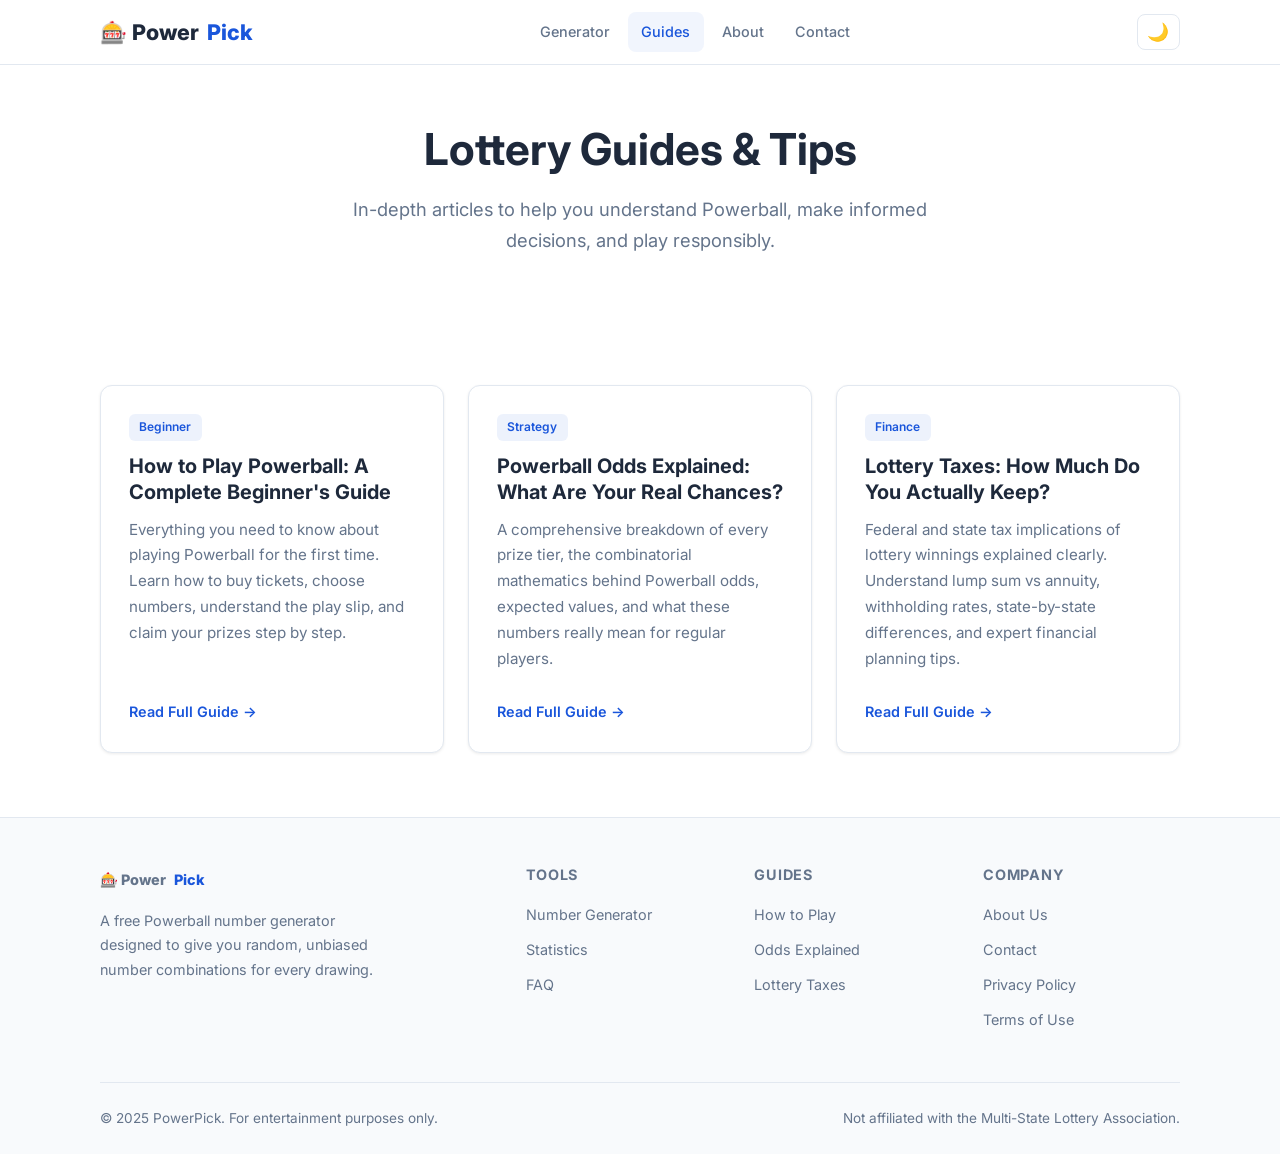
==== guides/index.html @ 8838fa47 "Rebuild site for AdSense approval: multi-page structure with original content - Add 3 in-depth guide" ====
<!DOCTYPE html>
<html lang="en">
<head>
  <meta charset="UTF-8">
  <script type="text/javascript">(function(c,l,a,r,i,t,y){c[a]=c[a]||function(){(c[a].q=c[a].q||[]).push(arguments)};t=l.createElement(r);t.async=1;t.src="https://www.clarity.ms/tag/"+i;y=l.getElementsByTagName(r)[0];y.parentNode.insertBefore(t,y)})(window,document,"clarity","script","w0kabbhfxb");</script>
  <script async src="https://www.googletagmanager.com/gtag/js?id=G-N1R4P6101L"></script>
  <script>window.dataLayer=window.dataLayer||[];function gtag(){dataLayer.push(arguments)}gtag('js',new Date());gtag('config','G-N1R4P6101L');</script>
  <meta name="google-adsense-account" content="ca-pub-9947991296914983">
  <meta name="viewport" content="width=device-width,initial-scale=1">
  <title>Lottery Guides &amp; Tips - PowerPick</title>
  <meta name="description" content="Expert lottery guides covering Powerball strategies, odds analysis, tax implications, and responsible gaming tips. Learn everything about playing the lottery.">
  <meta name="robots" content="index, follow">
  <link rel="canonical" href="https://product-builder-lecture-75g.pages.dev/guides/">
  <link rel="preconnect" href="https://fonts.googleapis.com">
  <link rel="preconnect" href="https://fonts.gstatic.com" crossorigin>
  <link href="https://fonts.googleapis.com/css2?family=Inter:wght@400;500;600;700;800&display=swap" rel="stylesheet">
  <link rel="stylesheet" href="/css/style.css">
  <script async src="https://pagead2.googlesyndication.com/pagead/js/adsbygoogle.js?client=ca-pub-9947991296914983" crossorigin="anonymous"></script>
</head>
<body>

<header class="header">
  <div class="container">
    <a href="/" class="logo">&#127920; Power<span>Pick</span></a>
    <nav class="nav" id="main-nav">
      <a href="/">Generator</a>
      <a href="/guides/" class="active">Guides</a>
      <a href="/about.html">About</a>
      <a href="/contact.html">Contact</a>
    </nav>
    <div style="display:flex;gap:.5rem;align-items:center">
      <button class="theme-toggle" onclick="toggleTheme()" aria-label="Toggle dark mode">&#127769;</button>
      <button class="nav-toggle" onclick="toggleNav()" aria-label="Toggle menu">&#9776;</button>
    </div>
  </div>
</header>

<main>
<section class="hero" style="padding:3.5rem 0 2rem">
  <div class="container">
    <h1>Lottery Guides &amp; Tips</h1>
    <p>In-depth articles to help you understand Powerball, make informed decisions, and play responsibly.</p>
  </div>
</section>

<section class="section">
  <div class="container">
    <div class="card-grid">

      <div class="card guide-card">
        <span class="tag">Beginner</span>
        <h3><a href="/guides/how-to-play-powerball.html">How to Play Powerball: A Complete Beginner's Guide</a></h3>
        <p class="excerpt">Everything you need to know about playing Powerball for the first time. Learn how to buy tickets, choose numbers, understand the play slip, and claim your prizes step by step.</p>
        <a href="/guides/how-to-play-powerball.html" class="read-more">Read Full Guide &rarr;</a>
      </div>

      <div class="card guide-card">
        <span class="tag">Strategy</span>
        <h3><a href="/guides/powerball-odds-explained.html">Powerball Odds Explained: What Are Your Real Chances?</a></h3>
        <p class="excerpt">A comprehensive breakdown of every prize tier, the combinatorial mathematics behind Powerball odds, expected values, and what these numbers really mean for regular players.</p>
        <a href="/guides/powerball-odds-explained.html" class="read-more">Read Full Guide &rarr;</a>
      </div>

      <div class="card guide-card">
        <span class="tag">Finance</span>
        <h3><a href="/guides/lottery-taxes-guide.html">Lottery Taxes: How Much Do You Actually Keep?</a></h3>
        <p class="excerpt">Federal and state tax implications of lottery winnings explained clearly. Understand lump sum vs annuity, withholding rates, state-by-state differences, and expert financial planning tips.</p>
        <a href="/guides/lottery-taxes-guide.html" class="read-more">Read Full Guide &rarr;</a>
      </div>

    </div>
  </div>
</section>
</main>

<footer class="footer">
  <div class="container">
    <div class="footer-grid">
      <div>
        <a href="/" class="logo" style="margin-bottom:1rem;display:inline-flex">&#127920; Power<span>Pick</span></a>
        <p style="color:var(--text-muted);font-size:.9rem;max-width:300px">A free Powerball number generator designed to give you random, unbiased number combinations for every drawing.</p>
      </div>
      <div>
        <h4>Tools</h4>
        <ul><li><a href="/#generator">Number Generator</a></li><li><a href="/#stats">Statistics</a></li><li><a href="/#faq">FAQ</a></li></ul>
      </div>
      <div>
        <h4>Guides</h4>
        <ul><li><a href="/guides/how-to-play-powerball.html">How to Play</a></li><li><a href="/guides/powerball-odds-explained.html">Odds Explained</a></li><li><a href="/guides/lottery-taxes-guide.html">Lottery Taxes</a></li></ul>
      </div>
      <div>
        <h4>Company</h4>
        <ul><li><a href="/about.html">About Us</a></li><li><a href="/contact.html">Contact</a></li><li><a href="/privacy.html">Privacy Policy</a></li><li><a href="/terms.html">Terms of Use</a></li></ul>
      </div>
    </div>
    <div class="footer-bottom">
      <span>&copy; 2025 PowerPick. For entertainment purposes only.</span>
      <span>Not affiliated with the Multi-State Lottery Association.</span>
    </div>
  </div>
</footer>
<script src="/js/main.js"></script>
</body>
</html>
---- css/style.css ----
/* ===== Reset & Base ===== */
*,*::before,*::after{box-sizing:border-box;margin:0;padding:0}
:root{
  --primary:#1a56db;--primary-light:#3b82f6;--primary-dark:#1e40af;
  --bg:#ffffff;--bg-alt:#f8fafc;--bg-card:#ffffff;
  --text:#1e293b;--text-muted:#64748b;--text-light:#94a3b8;
  --border:#e2e8f0;--shadow:0 1px 3px rgba(0,0,0,.08);
  --shadow-lg:0 4px 16px rgba(0,0,0,.1);--radius:12px;
  --max-w:1120px;--transition:.25s ease;
}
[data-theme="dark"]{
  --bg:#0f172a;--bg-alt:#1e293b;--bg-card:#1e293b;
  --text:#e2e8f0;--text-muted:#94a3b8;--text-light:#64748b;
  --border:#334155;--shadow:0 1px 3px rgba(0,0,0,.3);
  --shadow-lg:0 4px 16px rgba(0,0,0,.4);
}
html{scroll-behavior:smooth;font-size:16px}
body{font-family:'Inter',-apple-system,BlinkMacSystemFont,'Segoe UI',sans-serif;background:var(--bg);color:var(--text);line-height:1.7;min-height:100vh;display:flex;flex-direction:column}
a{color:var(--primary);text-decoration:none;transition:color var(--transition)}
a:hover{color:var(--primary-dark)}
img{max-width:100%;height:auto}
h1,h2,h3,h4{line-height:1.3;color:var(--text)}
h1{font-size:2.25rem}h2{font-size:1.75rem}h3{font-size:1.25rem}
p{margin-bottom:1rem}
ul,ol{padding-left:1.5rem;margin-bottom:1rem}
li{margin-bottom:.4rem}

/* ===== Layout ===== */
.container{max-width:var(--max-w);margin:0 auto;padding:0 1.25rem}
.section{padding:4rem 0}
.section-alt{background:var(--bg-alt)}

/* ===== Header / Nav ===== */
.header{background:var(--bg);border-bottom:1px solid var(--border);position:sticky;top:0;z-index:100;backdrop-filter:blur(8px)}
.header .container{display:flex;align-items:center;justify-content:space-between;height:64px}
.logo{font-size:1.35rem;font-weight:800;color:var(--text);display:flex;align-items:center;gap:.5rem}
.logo span{color:var(--primary)}
.nav{display:flex;align-items:center;gap:.25rem}
.nav a{padding:.5rem .85rem;border-radius:8px;font-size:.9rem;font-weight:500;color:var(--text-muted);transition:all var(--transition)}
.nav a:hover,.nav a.active{color:var(--primary);background:rgba(26,86,219,.06)}
.nav-toggle{display:none;background:none;border:none;color:var(--text);font-size:1.5rem;cursor:pointer}
.theme-toggle{background:none;border:1px solid var(--border);border-radius:8px;padding:.4rem .6rem;cursor:pointer;font-size:1.1rem;color:var(--text);transition:all var(--transition)}
.theme-toggle:hover{border-color:var(--primary)}

/* ===== Hero ===== */
.hero{padding:5rem 0 4rem;text-align:center}
.hero h1{margin-bottom:1rem;font-size:2.75rem}
.hero p{font-size:1.15rem;color:var(--text-muted);max-width:640px;margin:0 auto 2rem}
.hero-badge{display:inline-block;background:rgba(26,86,219,.08);color:var(--primary);padding:.35rem 1rem;border-radius:20px;font-size:.85rem;font-weight:600;margin-bottom:1.25rem}

/* ===== Buttons ===== */
.btn{display:inline-flex;align-items:center;gap:.5rem;padding:.75rem 1.75rem;border-radius:10px;font-weight:600;font-size:1rem;border:none;cursor:pointer;transition:all var(--transition)}
.btn-primary{background:var(--primary);color:#fff}
.btn-primary:hover{background:var(--primary-dark);transform:translateY(-1px);box-shadow:var(--shadow-lg)}
.btn-outline{background:transparent;border:2px solid var(--border);color:var(--text)}
.btn-outline:hover{border-color:var(--primary);color:var(--primary)}

/* ===== Cards ===== */
.card{background:var(--bg-card);border:1px solid var(--border);border-radius:var(--radius);padding:1.75rem;box-shadow:var(--shadow);transition:all var(--transition)}
.card:hover{box-shadow:var(--shadow-lg);transform:translateY(-2px)}
.card h3{margin-bottom:.75rem}
.card p{color:var(--text-muted);font-size:.95rem}
.card-grid{display:grid;grid-template-columns:repeat(auto-fit,minmax(300px,1fr));gap:1.5rem}

/* ===== Generator ===== */
.generator-box{background:var(--bg-card);border:2px solid var(--primary);border-radius:var(--radius);padding:2.5rem;text-align:center;max-width:700px;margin:0 auto}
.generator-box h2{margin-bottom:.5rem}
.generator-box p{color:var(--text-muted);margin-bottom:1.5rem}
.number-sets{display:flex;flex-direction:column;gap:1rem;margin:1.5rem 0}
.number-set{display:flex;align-items:center;justify-content:center;gap:.5rem;flex-wrap:wrap}
.number-ball{width:44px;height:44px;border-radius:50%;display:inline-flex;align-items:center;justify-content:center;font-weight:700;font-size:.95rem;background:var(--bg-alt);border:2px solid var(--border);color:var(--text);transition:all .3s}
.number-ball.powerball{background:var(--primary);color:#fff;border-color:var(--primary)}
.set-label{font-size:.8rem;color:var(--text-light);font-weight:600;min-width:50px;text-align:right}

/* ===== Stats Grid ===== */
.stats-grid{display:grid;grid-template-columns:repeat(auto-fit,minmax(200px,1fr));gap:1.25rem;margin:2rem 0}
.stat-card{text-align:center;padding:1.5rem;background:var(--bg-card);border:1px solid var(--border);border-radius:var(--radius)}
.stat-card .num{font-size:2rem;font-weight:800;color:var(--primary);display:block}
.stat-card .label{font-size:.85rem;color:var(--text-muted);margin-top:.25rem}

/* ===== Prize Table ===== */
.table-wrap{overflow-x:auto;margin:1.5rem 0}
table{width:100%;border-collapse:collapse;font-size:.9rem}
th,td{padding:.75rem 1rem;text-align:left;border-bottom:1px solid var(--border)}
th{background:var(--bg-alt);font-weight:600;color:var(--text);position:sticky;top:0}
tr:hover{background:var(--bg-alt)}

/* ===== FAQ ===== */
.faq-item{border:1px solid var(--border);border-radius:var(--radius);margin-bottom:.75rem;overflow:hidden}
.faq-q{padding:1rem 1.25rem;font-weight:600;cursor:pointer;display:flex;justify-content:space-between;align-items:center;background:var(--bg-card);transition:background var(--transition)}
.faq-q:hover{background:var(--bg-alt)}
.faq-q::after{content:'+';font-size:1.25rem;color:var(--text-muted);transition:transform var(--transition)}
.faq-item.open .faq-q::after{transform:rotate(45deg)}
.faq-a{max-height:0;overflow:hidden;transition:max-height .35s ease,padding .35s ease;padding:0 1.25rem}
.faq-item.open .faq-a{max-height:600px;padding:0 1.25rem 1.25rem}

/* ===== Article / Guide ===== */
.article{max-width:780px;margin:0 auto}
.article h1{margin-bottom:.5rem}
.article .meta{color:var(--text-muted);font-size:.9rem;margin-bottom:2rem;display:flex;gap:1rem;flex-wrap:wrap}
.article h2{margin:2.5rem 0 1rem;padding-bottom:.5rem;border-bottom:1px solid var(--border)}
.article h3{margin:1.75rem 0 .75rem}
.article blockquote{border-left:4px solid var(--primary);padding:1rem 1.25rem;background:var(--bg-alt);border-radius:0 var(--radius) var(--radius) 0;margin:1.5rem 0;color:var(--text-muted)}
.article ul,.article ol{margin:1rem 0 1.5rem}
.breadcrumb{font-size:.85rem;color:var(--text-muted);margin-bottom:1.5rem}
.breadcrumb a{color:var(--text-muted)}
.breadcrumb a:hover{color:var(--primary)}

/* ===== Guide List ===== */
.guide-card{display:flex;flex-direction:column}
.guide-card .tag{display:inline-block;background:rgba(26,86,219,.08);color:var(--primary);padding:.2rem .65rem;border-radius:6px;font-size:.75rem;font-weight:600;margin-bottom:.75rem;width:fit-content}
.guide-card h3 a{color:var(--text)}
.guide-card h3 a:hover{color:var(--primary)}
.guide-card .excerpt{flex:1}
.guide-card .read-more{font-weight:600;font-size:.9rem;margin-top:.75rem}

/* ===== Contact Form ===== */
.form-group{margin-bottom:1.25rem}
.form-group label{display:block;font-weight:600;margin-bottom:.4rem;font-size:.9rem}
.form-group input,.form-group textarea,.form-group select{width:100%;padding:.7rem 1rem;border:1px solid var(--border);border-radius:8px;font-size:.95rem;background:var(--bg);color:var(--text);transition:border var(--transition)}
.form-group input:focus,.form-group textarea:focus{outline:none;border-color:var(--primary)}
.form-group textarea{resize:vertical;min-height:140px}

/* ===== Footer ===== */
.footer{background:var(--bg-alt);border-top:1px solid var(--border);padding:3rem 0 1.5rem;margin-top:auto}
.footer-grid{display:grid;grid-template-columns:2fr 1fr 1fr 1fr;gap:2rem;margin-bottom:2rem}
.footer h4{font-size:.9rem;text-transform:uppercase;letter-spacing:.05em;color:var(--text-muted);margin-bottom:1rem}
.footer ul{list-style:none;padding:0}
.footer li{margin-bottom:.5rem}
.footer a{color:var(--text-muted);font-size:.9rem}
.footer a:hover{color:var(--primary)}
.footer-bottom{border-top:1px solid var(--border);padding-top:1.5rem;display:flex;justify-content:space-between;align-items:center;flex-wrap:wrap;gap:1rem;font-size:.85rem;color:var(--text-muted)}

/* ===== Responsive ===== */
@media(max-width:768px){
  .nav{position:fixed;top:64px;left:0;right:0;background:var(--bg);border-bottom:1px solid var(--border);flex-direction:column;padding:1rem;display:none;z-index:99}
  .nav.open{display:flex}
  .nav a{padding:.7rem 1rem;width:100%}
  .nav-toggle{display:block}
  .hero h1{font-size:2rem}
  .footer-grid{grid-template-columns:1fr 1fr}
  h1{font-size:1.75rem}h2{font-size:1.5rem}
  .generator-box{padding:1.5rem}
  .number-ball{width:38px;height:38px;font-size:.85rem}
}
@media(max-width:480px){
  .footer-grid{grid-template-columns:1fr}
  .stats-grid{grid-template-columns:1fr 1fr}
}
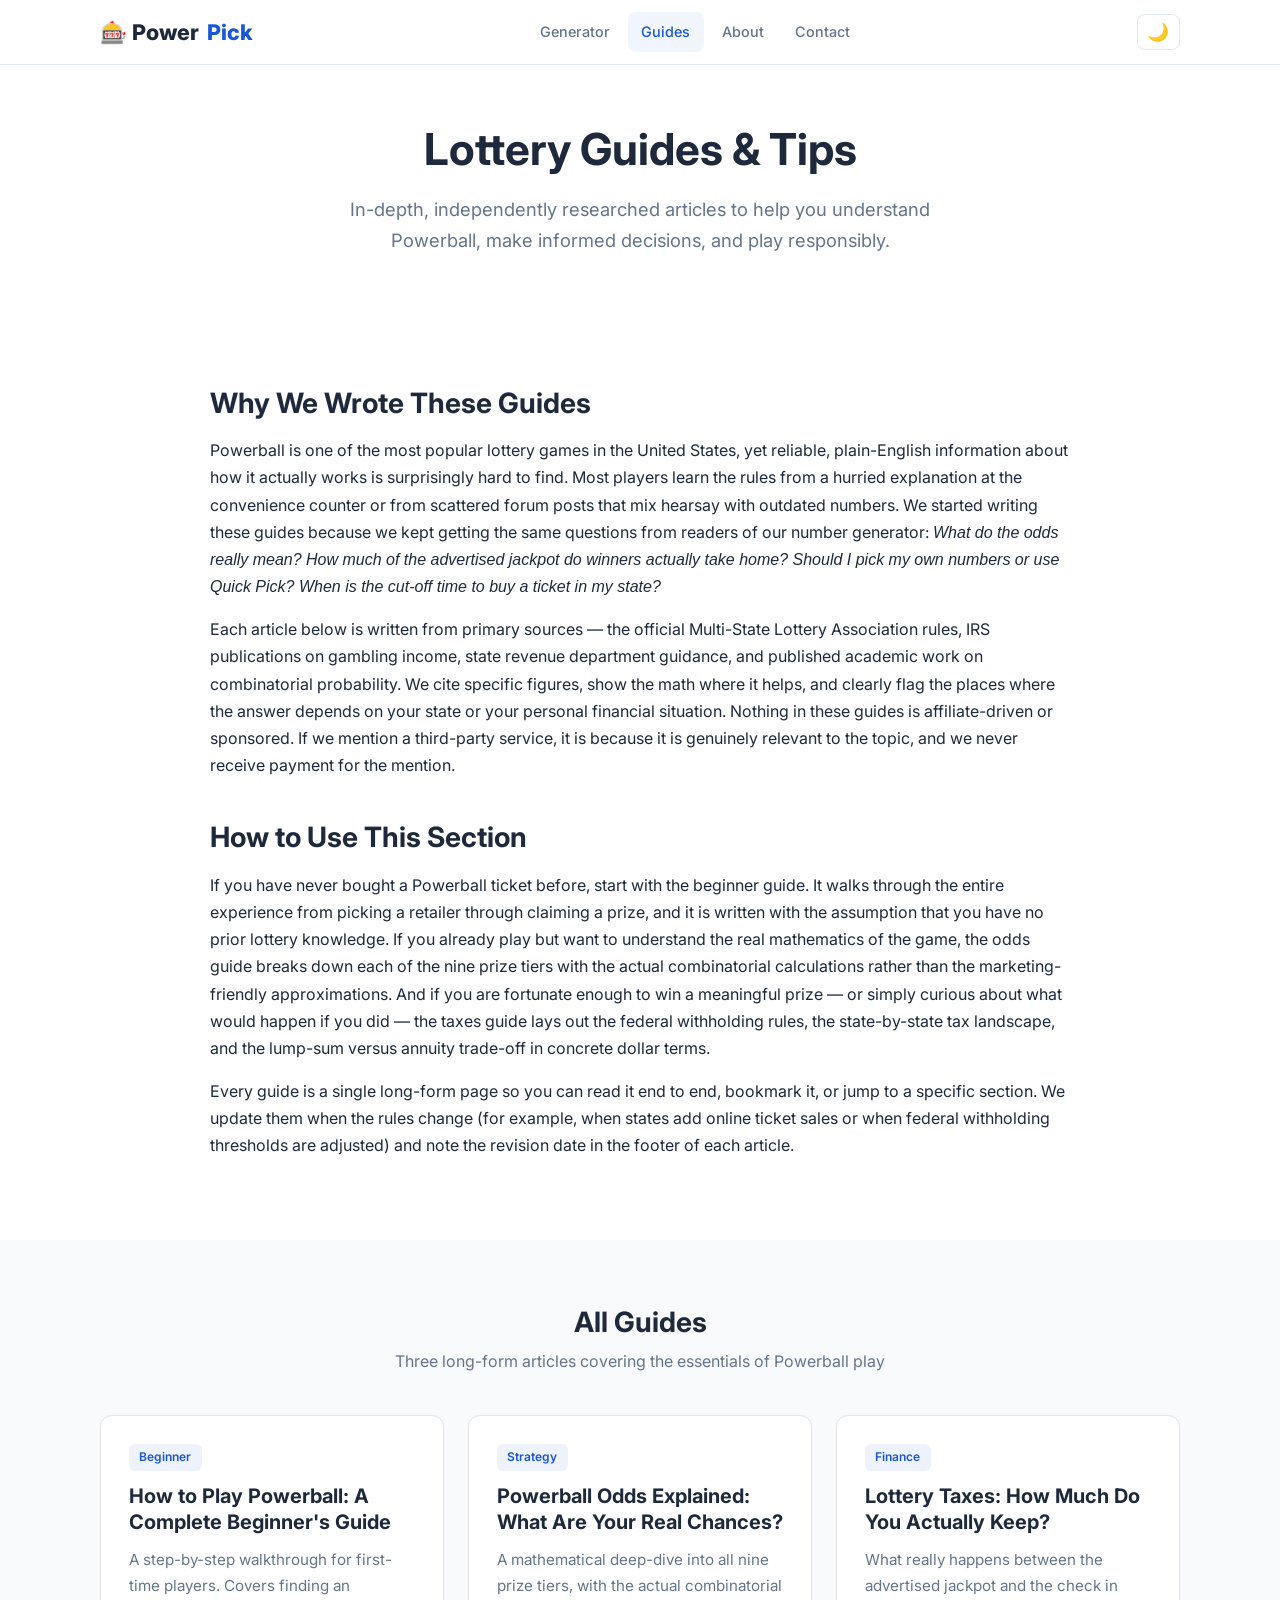
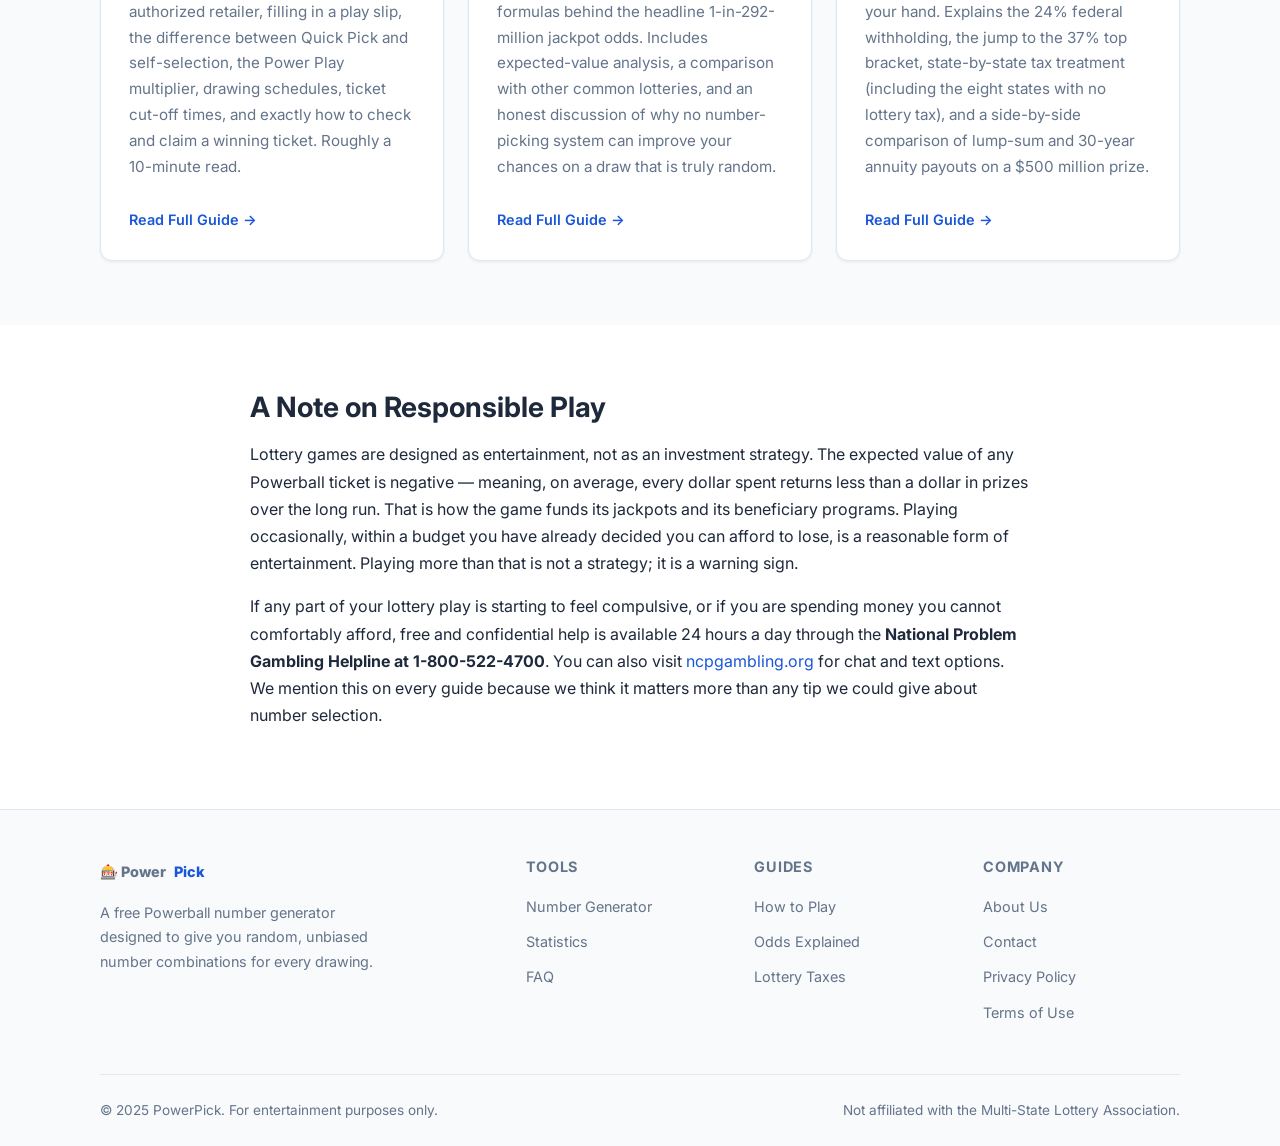
==== commit ce081168: "Fix AdSense policy violations: remove ads from utility pages, enrich guides hub - Remove AdSense scr" ====
--- a/guides/index.html
+++ b/guides/index.html
@@ -2,10 +2,6 @@
 <html lang="en">
 <head>
   <meta charset="UTF-8">
-  <script type="text/javascript">(function(c,l,a,r,i,t,y){c[a]=c[a]||function(){(c[a].q=c[a].q||[]).push(arguments)};t=l.createElement(r);t.async=1;t.src="https://www.clarity.ms/tag/"+i;y=l.getElementsByTagName(r)[0];y.parentNode.insertBefore(t,y)})(window,document,"clarity","script","w0kabbhfxb");</script>
-  <script async src="https://www.googletagmanager.com/gtag/js?id=G-N1R4P6101L"></script>
-  <script>window.dataLayer=window.dataLayer||[];function gtag(){dataLayer.push(arguments)}gtag('js',new Date());gtag('config','G-N1R4P6101L');</script>
-  <meta name="google-adsense-account" content="ca-pub-9947991296914983">
   <meta name="viewport" content="width=device-width,initial-scale=1">
   <title>Lottery Guides &amp; Tips - PowerPick</title>
   <meta name="description" content="Expert lottery guides covering Powerball strategies, odds analysis, tax implications, and responsible gaming tips. Learn everything about playing the lottery.">
@@ -15,7 +11,6 @@
   <link rel="preconnect" href="https://fonts.gstatic.com" crossorigin>
   <link href="https://fonts.googleapis.com/css2?family=Inter:wght@400;500;600;700;800&display=swap" rel="stylesheet">
   <link rel="stylesheet" href="/css/style.css">
-  <script async src="https://pagead2.googlesyndication.com/pagead/js/adsbygoogle.js?client=ca-pub-9947991296914983" crossorigin="anonymous"></script>
 </head>
 <body>
 
@@ -39,36 +34,58 @@
 <section class="hero" style="padding:3.5rem 0 2rem">
   <div class="container">
     <h1>Lottery Guides &amp; Tips</h1>
-    <p>In-depth articles to help you understand Powerball, make informed decisions, and play responsibly.</p>
+    <p>In-depth, independently researched articles to help you understand Powerball, make informed decisions, and play responsibly.</p>
   </div>
 </section>
 
 <section class="section">
+  <div class="container" style="max-width:900px">
+    <h2 style="margin-bottom:1rem">Why We Wrote These Guides</h2>
+    <p>Powerball is one of the most popular lottery games in the United States, yet reliable, plain-English information about how it actually works is surprisingly hard to find. Most players learn the rules from a hurried explanation at the convenience counter or from scattered forum posts that mix hearsay with outdated numbers. We started writing these guides because we kept getting the same questions from readers of our number generator: <em>What do the odds really mean? How much of the advertised jackpot do winners actually take home? Should I pick my own numbers or use Quick Pick? When is the cut-off time to buy a ticket in my state?</em></p>
+    <p>Each article below is written from primary sources &mdash; the official Multi-State Lottery Association rules, IRS publications on gambling income, state revenue department guidance, and published academic work on combinatorial probability. We cite specific figures, show the math where it helps, and clearly flag the places where the answer depends on your state or your personal financial situation. Nothing in these guides is affiliate-driven or sponsored. If we mention a third-party service, it is because it is genuinely relevant to the topic, and we never receive payment for the mention.</p>
+
+    <h2 style="margin:2.5rem 0 1rem">How to Use This Section</h2>
+    <p>If you have never bought a Powerball ticket before, start with the beginner guide. It walks through the entire experience from picking a retailer through claiming a prize, and it is written with the assumption that you have no prior lottery knowledge. If you already play but want to understand the real mathematics of the game, the odds guide breaks down each of the nine prize tiers with the actual combinatorial calculations rather than the marketing-friendly approximations. And if you are fortunate enough to win a meaningful prize &mdash; or simply curious about what would happen if you did &mdash; the taxes guide lays out the federal withholding rules, the state-by-state tax landscape, and the lump-sum versus annuity trade-off in concrete dollar terms.</p>
+    <p>Every guide is a single long-form page so you can read it end to end, bookmark it, or jump to a specific section. We update them when the rules change (for example, when states add online ticket sales or when federal withholding thresholds are adjusted) and note the revision date in the footer of each article.</p>
+  </div>
+</section>
+
+<section class="section section-alt">
   <div class="container">
+    <h2 style="text-align:center;margin-bottom:.5rem">All Guides</h2>
+    <p style="text-align:center;color:var(--text-muted);margin-bottom:2.5rem">Three long-form articles covering the essentials of Powerball play</p>
     <div class="card-grid">
 
       <div class="card guide-card">
         <span class="tag">Beginner</span>
         <h3><a href="/guides/how-to-play-powerball.html">How to Play Powerball: A Complete Beginner's Guide</a></h3>
-        <p class="excerpt">Everything you need to know about playing Powerball for the first time. Learn how to buy tickets, choose numbers, understand the play slip, and claim your prizes step by step.</p>
+        <p class="excerpt">A step-by-step walkthrough for first-time players. Covers finding an authorized retailer, filling in a play slip, the difference between Quick Pick and self-selection, the Power Play multiplier, drawing schedules, ticket cut-off times, and exactly how to check and claim a winning ticket. Roughly a 10-minute read.</p>
         <a href="/guides/how-to-play-powerball.html" class="read-more">Read Full Guide &rarr;</a>
       </div>
 
       <div class="card guide-card">
         <span class="tag">Strategy</span>
         <h3><a href="/guides/powerball-odds-explained.html">Powerball Odds Explained: What Are Your Real Chances?</a></h3>
-        <p class="excerpt">A comprehensive breakdown of every prize tier, the combinatorial mathematics behind Powerball odds, expected values, and what these numbers really mean for regular players.</p>
+        <p class="excerpt">A mathematical deep-dive into all nine prize tiers, with the actual combinatorial formulas behind the headline 1-in-292-million jackpot odds. Includes expected-value analysis, a comparison with other common lotteries, and an honest discussion of why no number-picking system can improve your chances on a draw that is truly random.</p>
         <a href="/guides/powerball-odds-explained.html" class="read-more">Read Full Guide &rarr;</a>
       </div>
 
       <div class="card guide-card">
         <span class="tag">Finance</span>
         <h3><a href="/guides/lottery-taxes-guide.html">Lottery Taxes: How Much Do You Actually Keep?</a></h3>
-        <p class="excerpt">Federal and state tax implications of lottery winnings explained clearly. Understand lump sum vs annuity, withholding rates, state-by-state differences, and expert financial planning tips.</p>
+        <p class="excerpt">What really happens between the advertised jackpot and the check in your hand. Explains the 24% federal withholding, the jump to the 37% top bracket, state-by-state tax treatment (including the eight states with no lottery tax), and a side-by-side comparison of lump-sum and 30-year annuity payouts on a $500 million prize.</p>
         <a href="/guides/lottery-taxes-guide.html" class="read-more">Read Full Guide &rarr;</a>
       </div>
 
     </div>
+  </div>
+</section>
+
+<section class="section">
+  <div class="container" style="max-width:820px">
+    <h2 style="margin-bottom:1rem">A Note on Responsible Play</h2>
+    <p>Lottery games are designed as entertainment, not as an investment strategy. The expected value of any Powerball ticket is negative &mdash; meaning, on average, every dollar spent returns less than a dollar in prizes over the long run. That is how the game funds its jackpots and its beneficiary programs. Playing occasionally, within a budget you have already decided you can afford to lose, is a reasonable form of entertainment. Playing more than that is not a strategy; it is a warning sign.</p>
+    <p>If any part of your lottery play is starting to feel compulsive, or if you are spending money you cannot comfortably afford, free and confidential help is available 24 hours a day through the <strong>National Problem Gambling Helpline at 1-800-522-4700</strong>. You can also visit <a href="https://www.ncpgambling.org/" rel="nofollow noopener" target="_blank">ncpgambling.org</a> for chat and text options. We mention this on every guide because we think it matters more than any tip we could give about number selection.</p>
   </div>
 </section>
 </main>
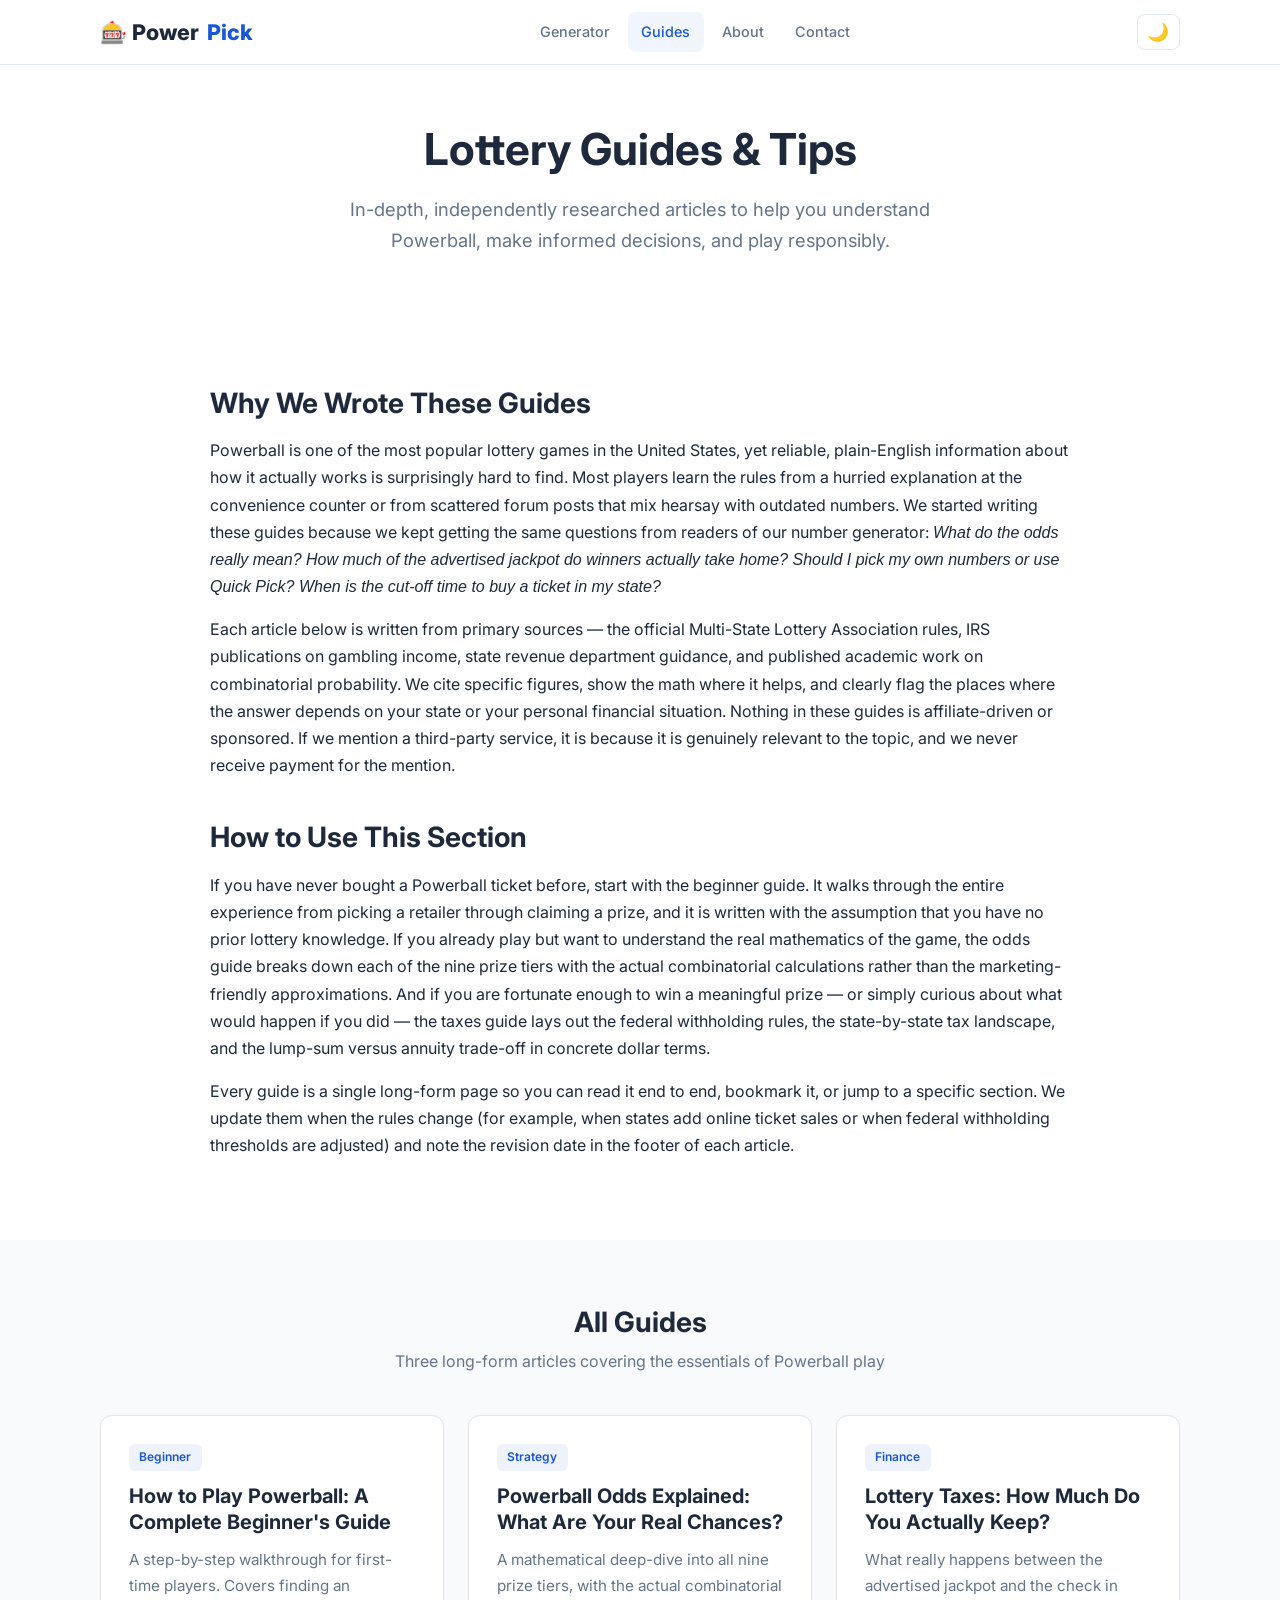
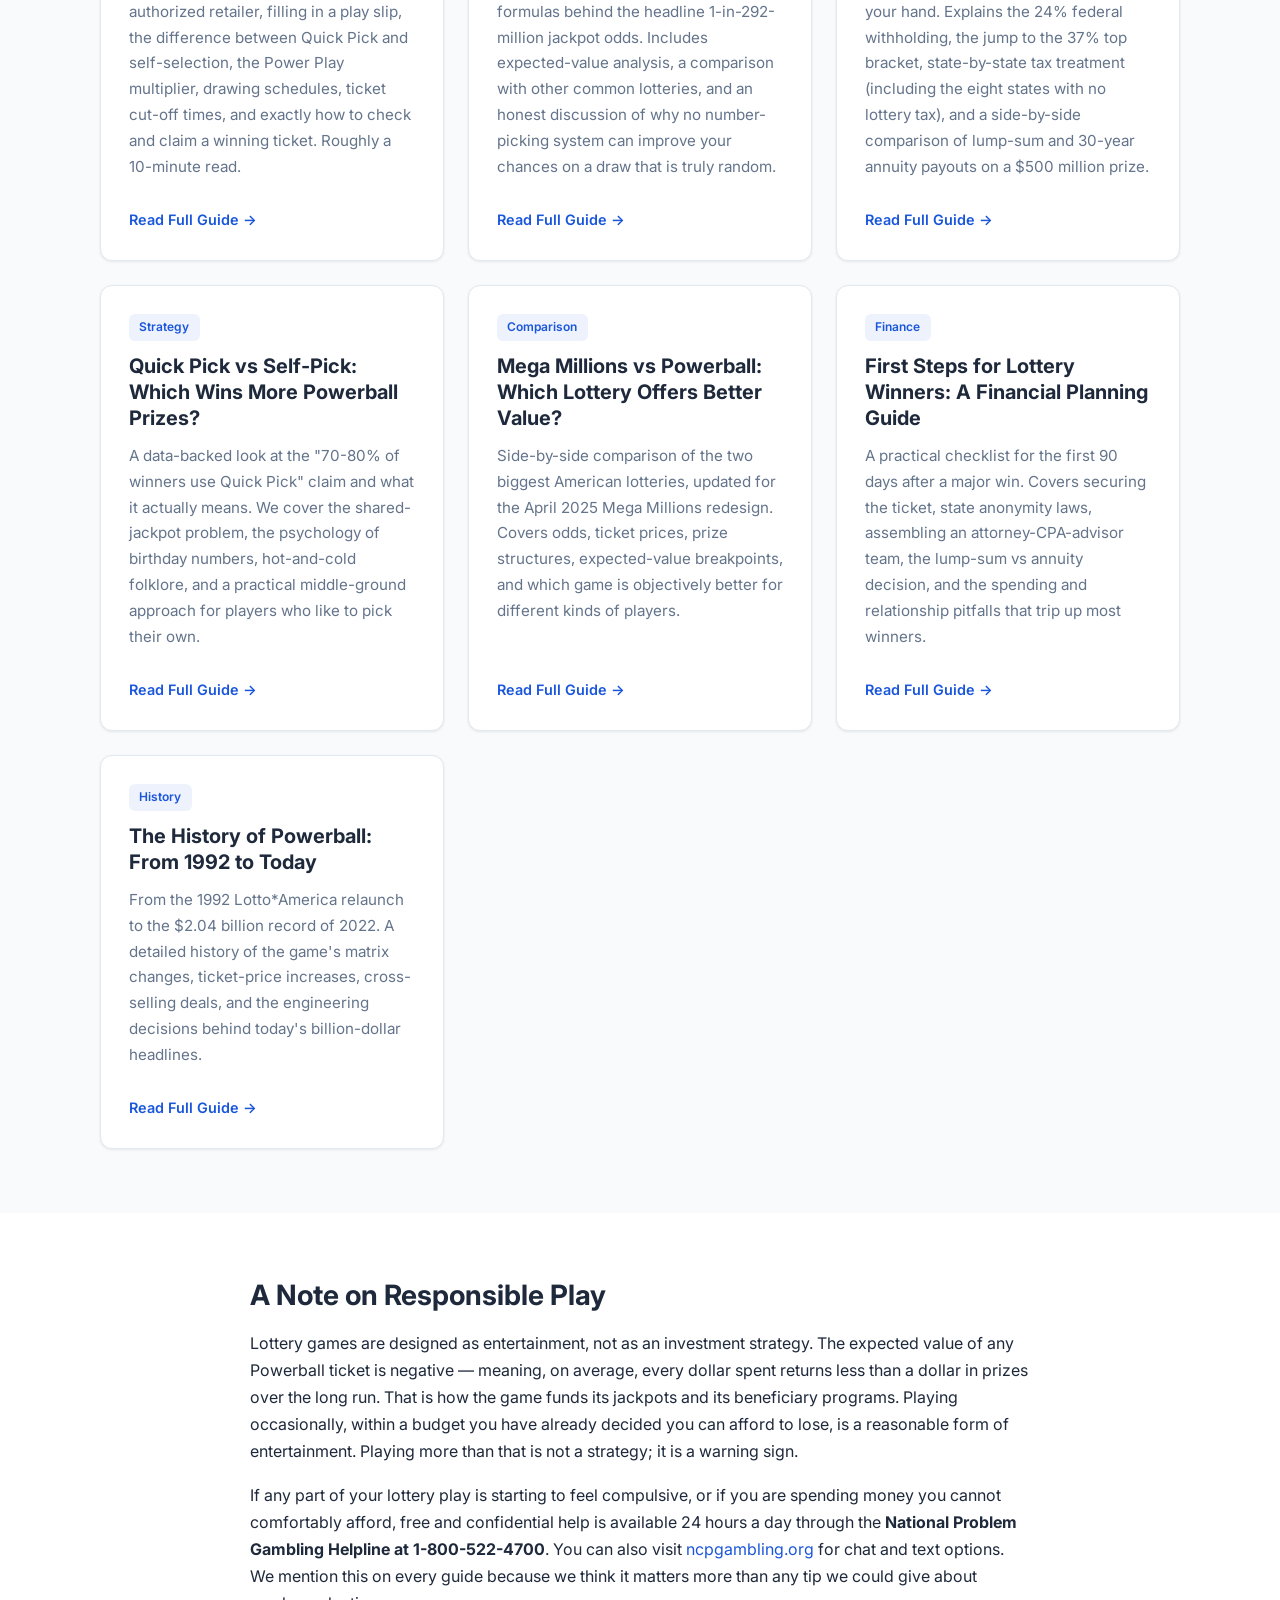
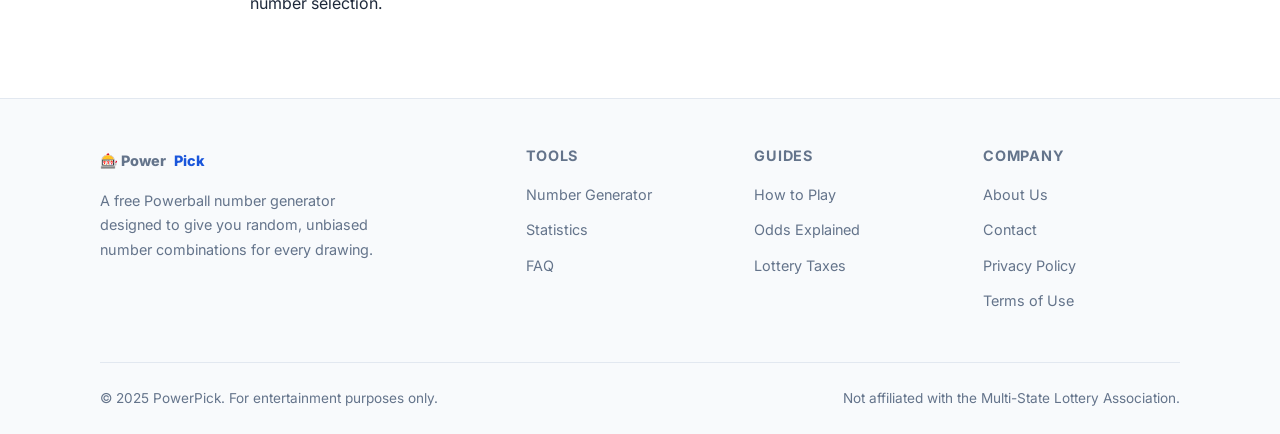
==== commit 8acde460: "Add 4 long-form guides for AdSense content-depth requirements Addresses second AdSense rejection cit" ====
--- a/guides/index.html
+++ b/guides/index.html
@@ -77,6 +77,34 @@
         <a href="/guides/lottery-taxes-guide.html" class="read-more">Read Full Guide &rarr;</a>
       </div>
 
+      <div class="card guide-card">
+        <span class="tag">Strategy</span>
+        <h3><a href="/guides/quick-pick-vs-self-pick.html">Quick Pick vs Self-Pick: Which Wins More Powerball Prizes?</a></h3>
+        <p class="excerpt">A data-backed look at the "70-80% of winners use Quick Pick" claim and what it actually means. We cover the shared-jackpot problem, the psychology of birthday numbers, hot-and-cold folklore, and a practical middle-ground approach for players who like to pick their own.</p>
+        <a href="/guides/quick-pick-vs-self-pick.html" class="read-more">Read Full Guide &rarr;</a>
+      </div>
+
+      <div class="card guide-card">
+        <span class="tag">Comparison</span>
+        <h3><a href="/guides/mega-millions-vs-powerball.html">Mega Millions vs Powerball: Which Lottery Offers Better Value?</a></h3>
+        <p class="excerpt">Side-by-side comparison of the two biggest American lotteries, updated for the April 2025 Mega Millions redesign. Covers odds, ticket prices, prize structures, expected-value breakpoints, and which game is objectively better for different kinds of players.</p>
+        <a href="/guides/mega-millions-vs-powerball.html" class="read-more">Read Full Guide &rarr;</a>
+      </div>
+
+      <div class="card guide-card">
+        <span class="tag">Finance</span>
+        <h3><a href="/guides/lottery-winners-financial-planning.html">First Steps for Lottery Winners: A Financial Planning Guide</a></h3>
+        <p class="excerpt">A practical checklist for the first 90 days after a major win. Covers securing the ticket, state anonymity laws, assembling an attorney-CPA-advisor team, the lump-sum vs annuity decision, and the spending and relationship pitfalls that trip up most winners.</p>
+        <a href="/guides/lottery-winners-financial-planning.html" class="read-more">Read Full Guide &rarr;</a>
+      </div>
+
+      <div class="card guide-card">
+        <span class="tag">History</span>
+        <h3><a href="/guides/history-of-powerball.html">The History of Powerball: From 1992 to Today</a></h3>
+        <p class="excerpt">From the 1992 Lotto*America relaunch to the $2.04 billion record of 2022. A detailed history of the game's matrix changes, ticket-price increases, cross-selling deals, and the engineering decisions behind today's billion-dollar headlines.</p>
+        <a href="/guides/history-of-powerball.html" class="read-more">Read Full Guide &rarr;</a>
+      </div>
+
     </div>
   </div>
 </section>
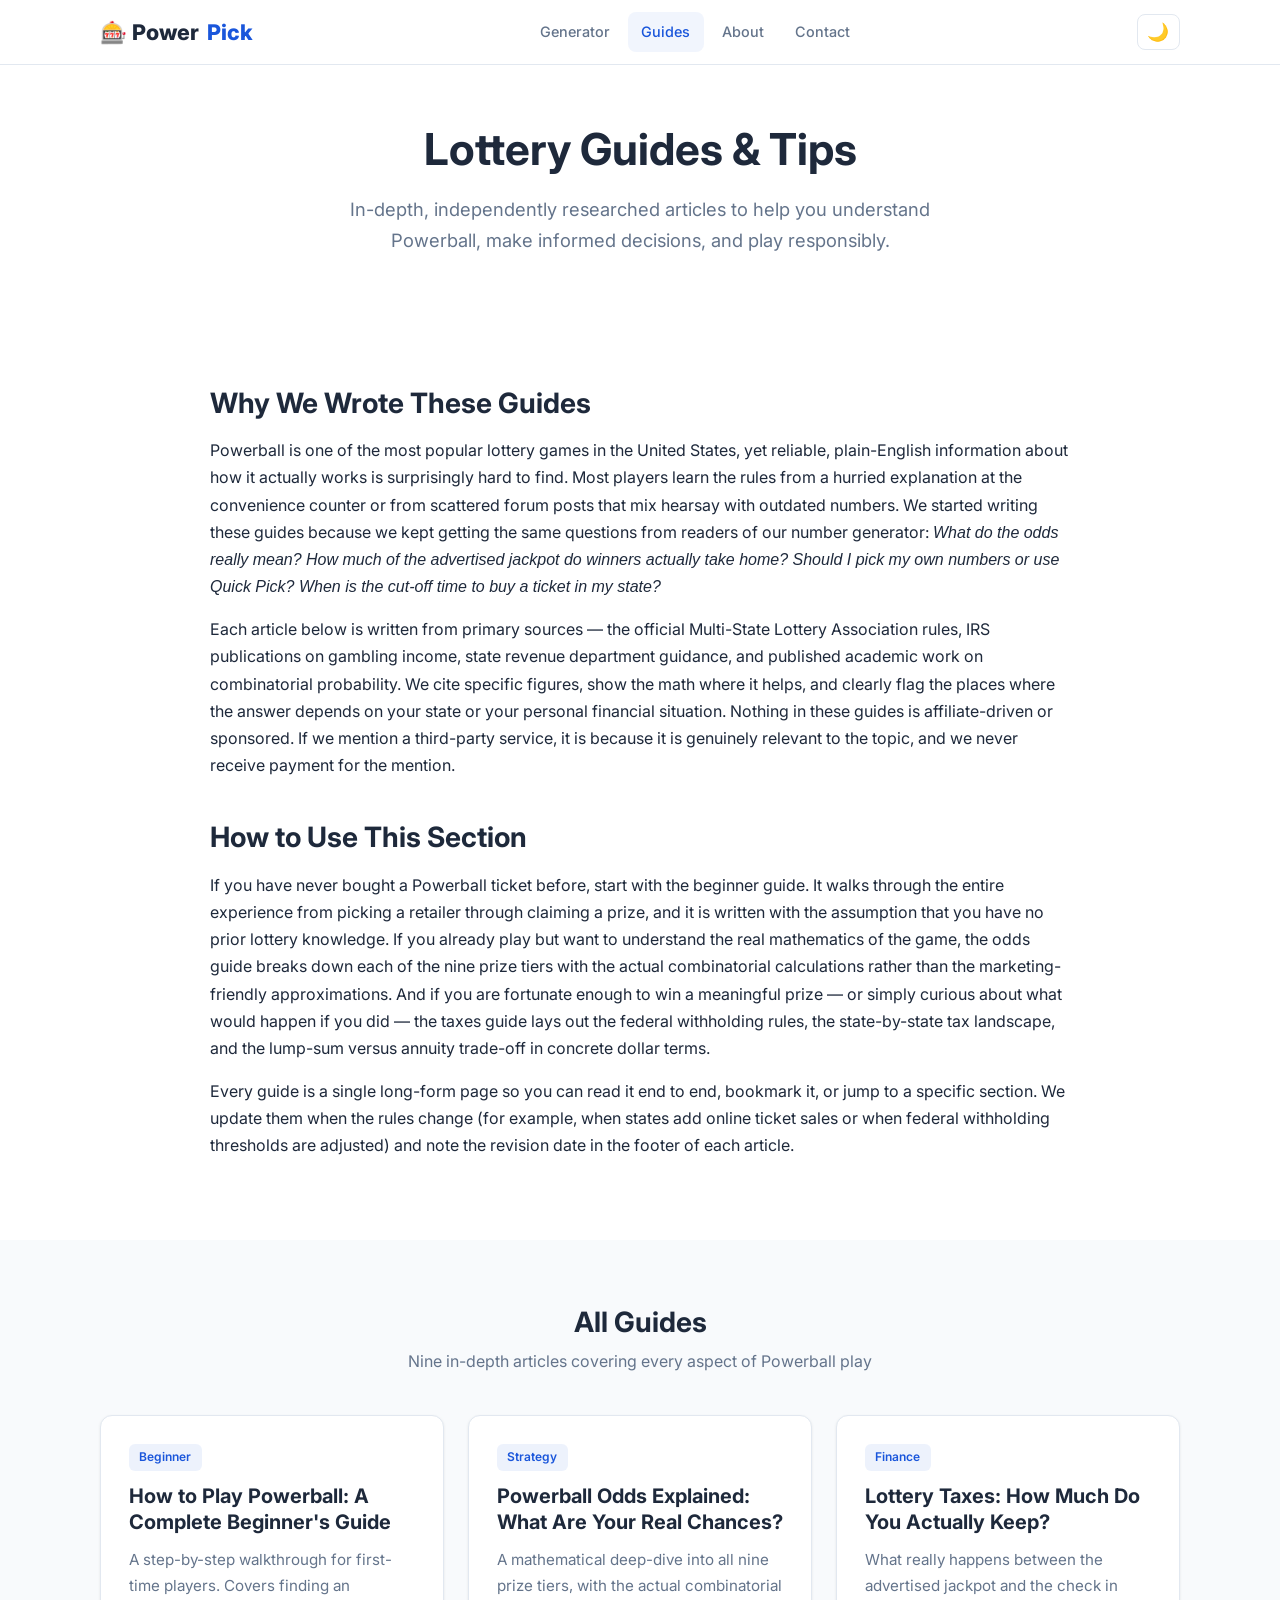
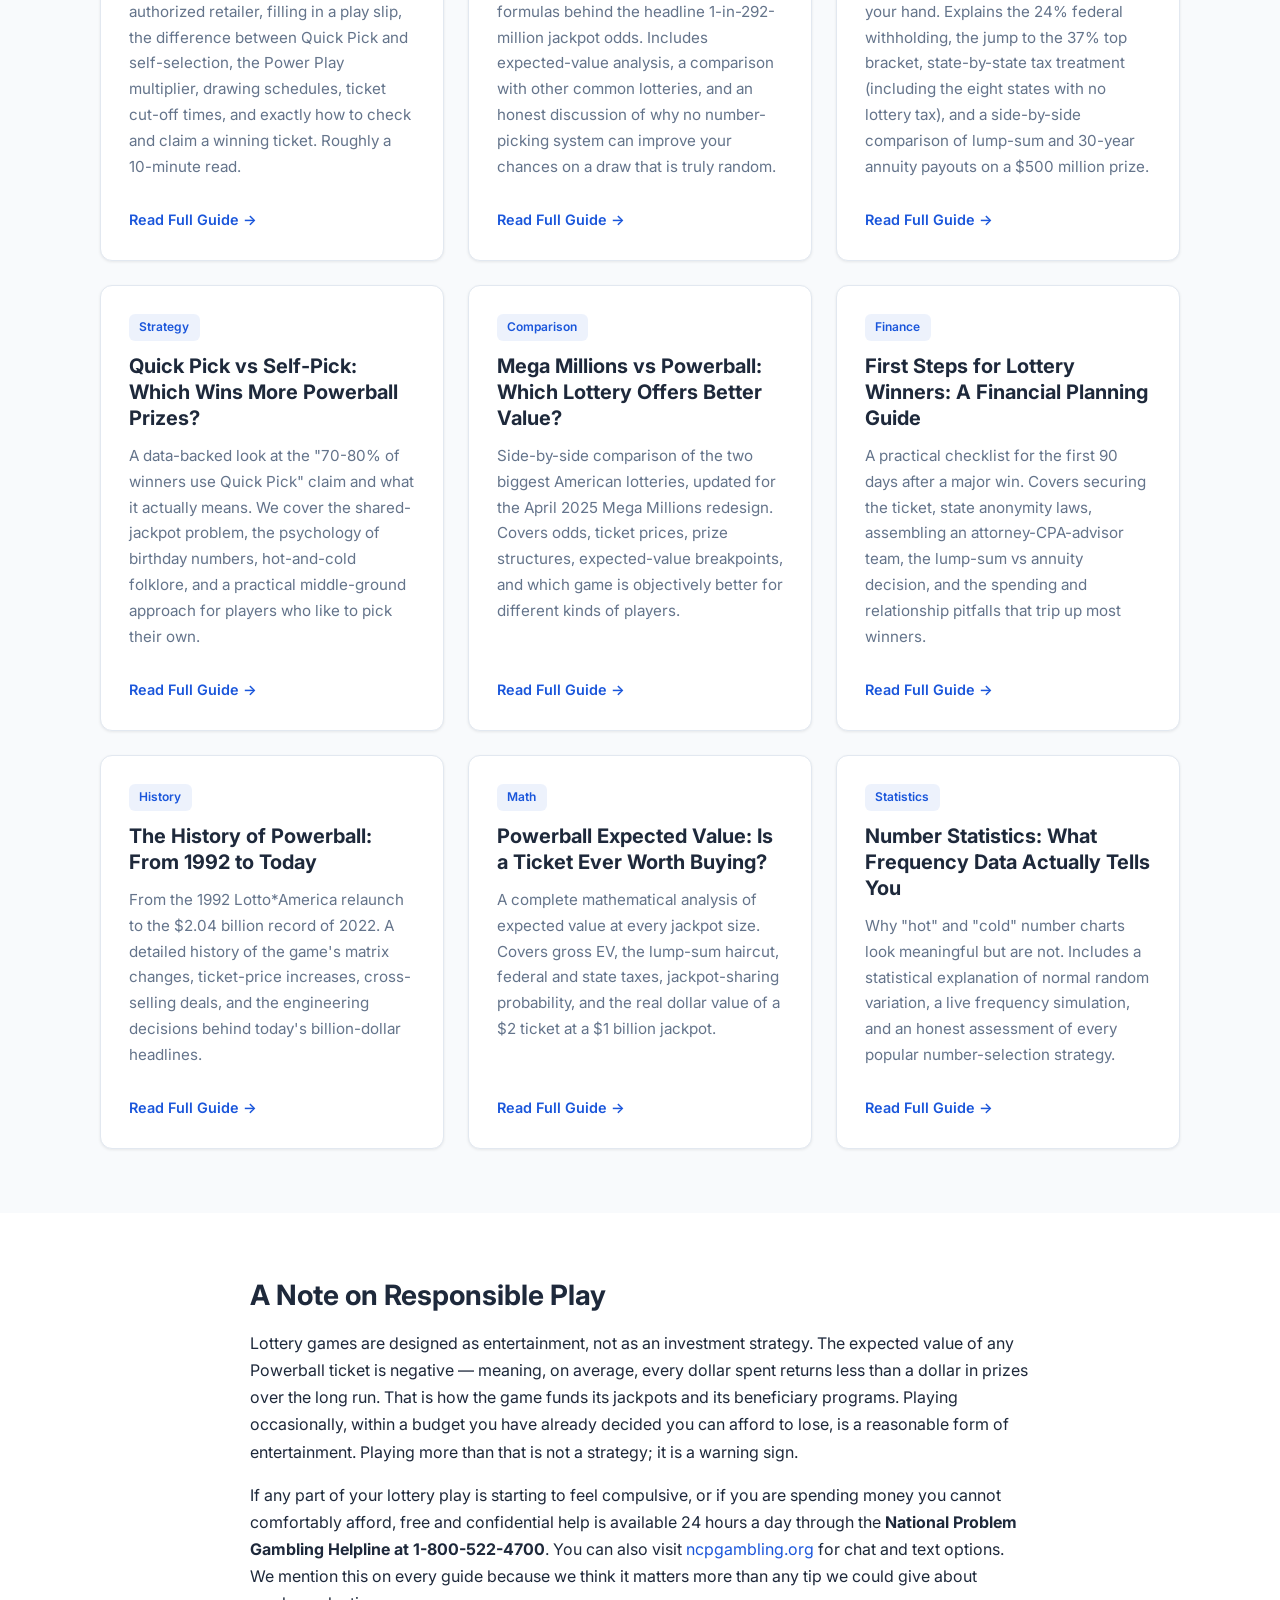
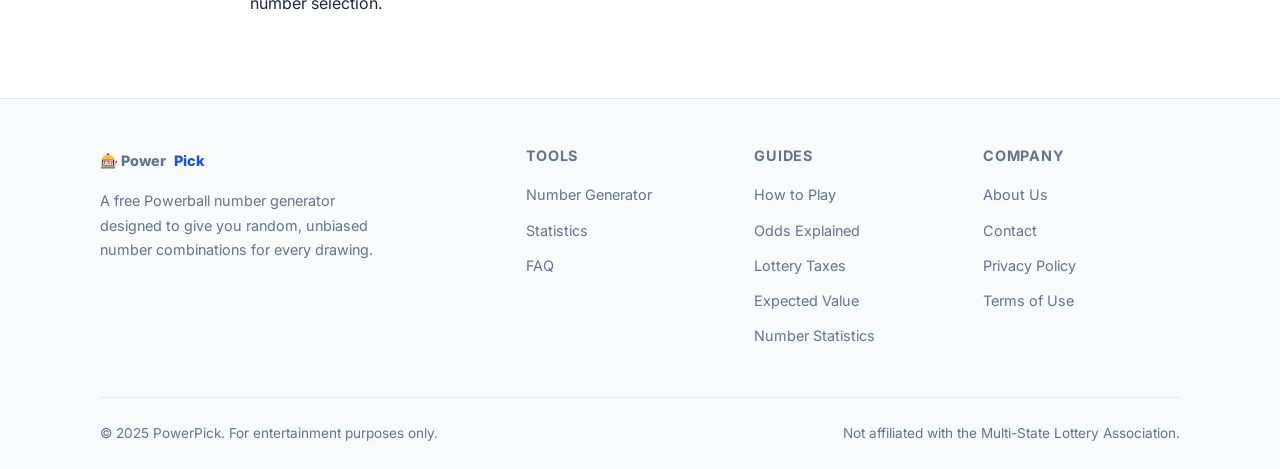
==== commit a39177bc: "feat: add editorial intro, 2 new guides, update navigation for AdSense - Add editorial 'What Is Powe" ====
--- a/guides/index.html
+++ b/guides/index.html
@@ -53,7 +53,7 @@
 <section class="section section-alt">
   <div class="container">
     <h2 style="text-align:center;margin-bottom:.5rem">All Guides</h2>
-    <p style="text-align:center;color:var(--text-muted);margin-bottom:2.5rem">Three long-form articles covering the essentials of Powerball play</p>
+    <p style="text-align:center;color:var(--text-muted);margin-bottom:2.5rem">Nine in-depth articles covering every aspect of Powerball play</p>
     <div class="card-grid">
 
       <div class="card guide-card">
@@ -105,6 +105,20 @@
         <a href="/guides/history-of-powerball.html" class="read-more">Read Full Guide &rarr;</a>
       </div>
 
+      <div class="card guide-card">
+        <span class="tag">Math</span>
+        <h3><a href="/guides/powerball-expected-value.html">Powerball Expected Value: Is a Ticket Ever Worth Buying?</a></h3>
+        <p class="excerpt">A complete mathematical analysis of expected value at every jackpot size. Covers gross EV, the lump-sum haircut, federal and state taxes, jackpot-sharing probability, and the real dollar value of a $2 ticket at a $1 billion jackpot.</p>
+        <a href="/guides/powerball-expected-value.html" class="read-more">Read Full Guide &rarr;</a>
+      </div>
+
+      <div class="card guide-card">
+        <span class="tag">Statistics</span>
+        <h3><a href="/guides/powerball-number-statistics.html">Number Statistics: What Frequency Data Actually Tells You</a></h3>
+        <p class="excerpt">Why "hot" and "cold" number charts look meaningful but are not. Includes a statistical explanation of normal random variation, a live frequency simulation, and an honest assessment of every popular number-selection strategy.</p>
+        <a href="/guides/powerball-number-statistics.html" class="read-more">Read Full Guide &rarr;</a>
+      </div>
+
     </div>
   </div>
 </section>
@@ -131,7 +145,7 @@
       </div>
       <div>
         <h4>Guides</h4>
-        <ul><li><a href="/guides/how-to-play-powerball.html">How to Play</a></li><li><a href="/guides/powerball-odds-explained.html">Odds Explained</a></li><li><a href="/guides/lottery-taxes-guide.html">Lottery Taxes</a></li></ul>
+        <ul><li><a href="/guides/how-to-play-powerball.html">How to Play</a></li><li><a href="/guides/powerball-odds-explained.html">Odds Explained</a></li><li><a href="/guides/lottery-taxes-guide.html">Lottery Taxes</a></li><li><a href="/guides/powerball-expected-value.html">Expected Value</a></li><li><a href="/guides/powerball-number-statistics.html">Number Statistics</a></li></ul>
       </div>
       <div>
         <h4>Company</h4>
